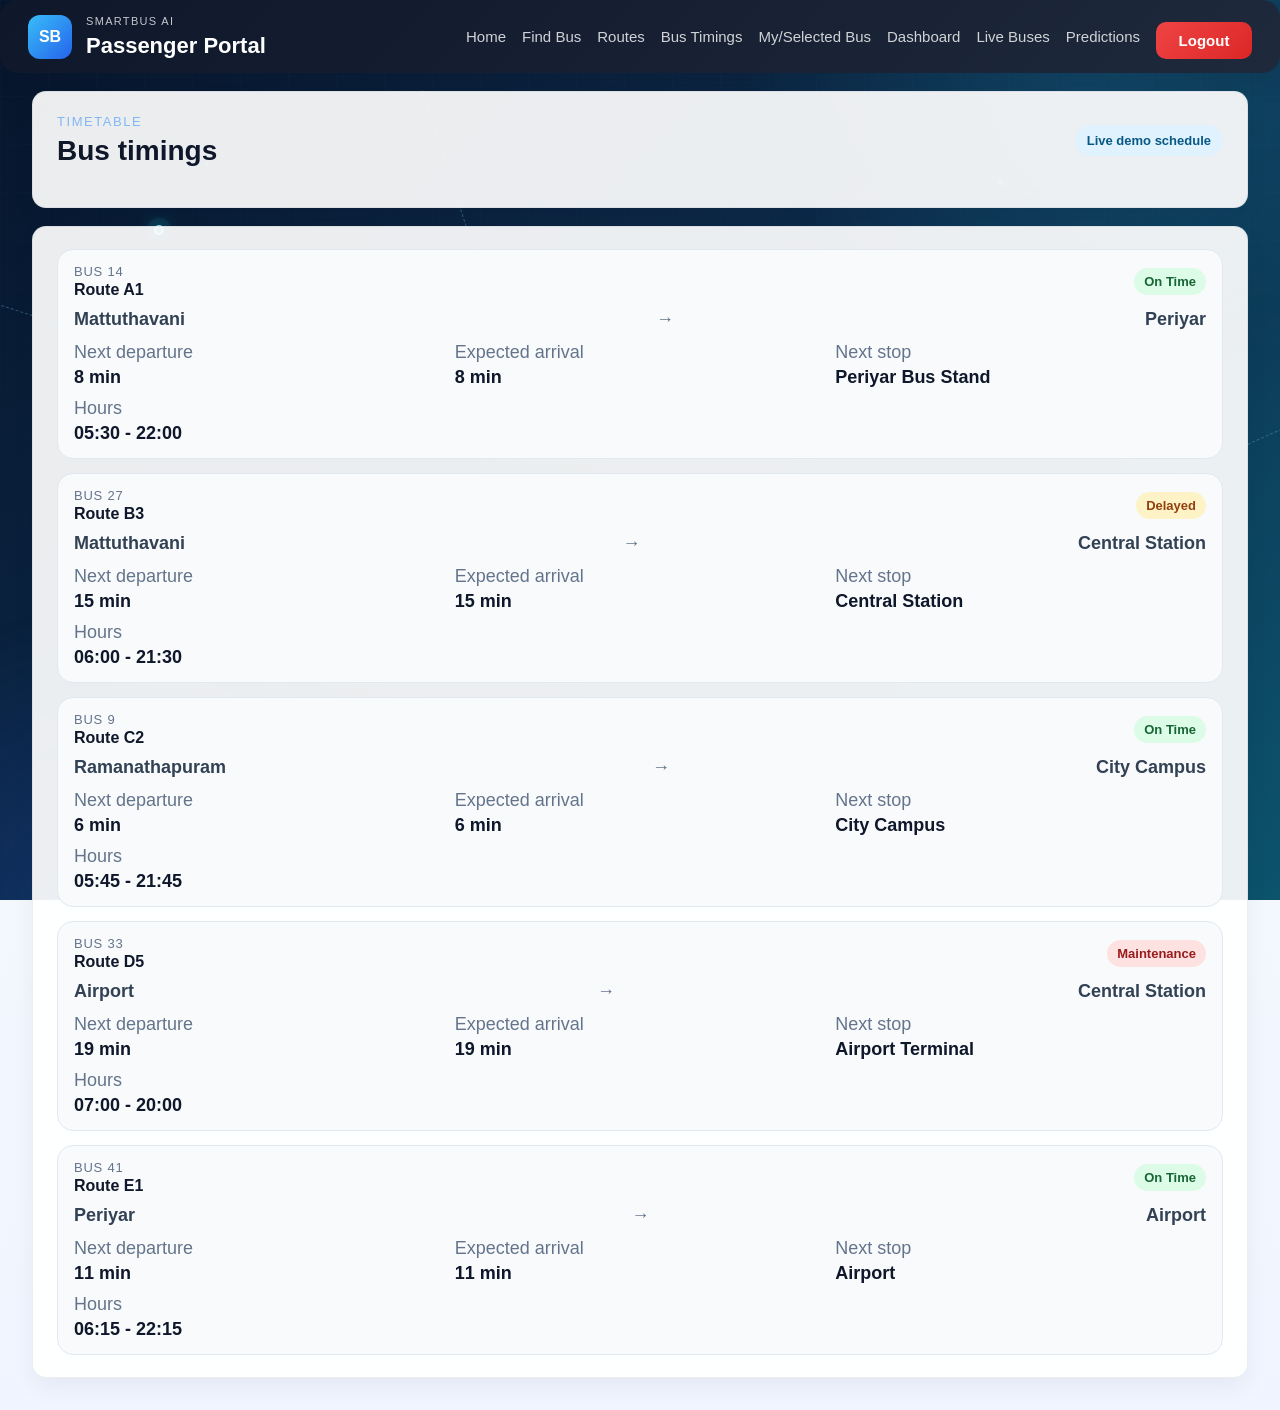
==== frontend/pages/bus-timings.html @ d008c9a2 "Initial commit - SmartBus AI" ====
<!DOCTYPE html>
<html lang="en">
<head>
    <meta charset="UTF-8">
    <meta name="viewport" content="width=device-width, initial-scale=1.0">
    <title>SmartBus AI - Bus Timings</title>
    <link rel="stylesheet" href="../css/style.css">
    <link rel="stylesheet" href="../css/background-effects.css">
</head>
<body class="passenger-body">
    <header class="passenger-topbar">
        <div class="brand-group">
            <div class="brand-mark">SB</div>
            <div>
                <p class="eyebrow">SmartBus AI</p>
                <h1>Passenger Portal</h1>
            </div>
        </div>

        <nav class="passenger-nav" aria-label="Main navigation">
            <a href="/pages/home.html">Home</a>
            <a href="/pages/find-bus.html">Find Bus</a>
            <a href="/pages/routes.html">Routes</a>
            <a href="/pages/bus-timings.html">Bus Timings</a>
            <a href="/pages/my-bus.html">My/Selected Bus</a>
            <button id="logoutButton" type="button" class="logout-btn">Logout</button>
        </nav>
    </header>

    <main class="passenger-shell">
        <section class="search-panel">
            <div class="search-header">
                <div>
                    <p class="eyebrow accent">Timetable</p>
                    <h2>Bus timings</h2>
                </div>
                <div class="mini-badge">Live demo schedule</div>
            </div>
        </section>

        <section class="panel">
            <div id="timingList" class="bus-list"></div>
        </section>
    </main>

    <script src="../js/script.js"></script>
    <script src="../js/background-effects.js"></script>
    <script>
        const busData = [
            { id: 14, route: 'A1', from: 'Mattuthavani', to: 'Periyar', status: 'On Time', arrival: 8, occupancy: 72, currentLocation: 'Near Kamarajar Road', nextStop: 'Periyar Bus Stand', delay: 0, journeyTime: 18, hours: '05:30 - 22:00' },
            { id: 27, route: 'B3', from: 'Mattuthavani', to: 'Central Station', status: 'Delayed', arrival: 15, occupancy: 82, currentLocation: 'Near Anna Nagar', nextStop: 'Central Station', delay: 8, journeyTime: 24, hours: '06:00 - 21:30' },
            { id: 9, route: 'C2', from: 'Ramanathapuram', to: 'City Campus', status: 'On Time', arrival: 6, occupancy: 58, currentLocation: 'Near University Gate', nextStop: 'City Campus', delay: 0, journeyTime: 14, hours: '05:45 - 21:45' },
            { id: 33, route: 'D5', from: 'Airport', to: 'Central Station', status: 'Maintenance', arrival: 19, occupancy: 34, currentLocation: 'Service Bay', nextStop: 'Airport Terminal', delay: 0, journeyTime: 26, hours: '07:00 - 20:00' },
            { id: 41, route: 'E1', from: 'Periyar', to: 'Airport', status: 'On Time', arrival: 11, occupancy: 80, currentLocation: 'Near Airport Road', nextStop: 'Airport', delay: 0, journeyTime: 20, hours: '06:15 - 22:15' }
        ];

        const timingList = document.getElementById('timingList');

        function statusClass(status) {
            if (status === 'Delayed') return 'status-warning';
            if (status === 'Maintenance') return 'status-danger';
            return 'status-good';
        }

        timingList.innerHTML = busData.map((bus) => `
            <div class="bus-card">
                <div class="bus-card-head">
                    <div>
                        <p class="bus-label">Bus ${bus.id}</p>
                        <h4>Route ${bus.route}</h4>
                    </div>
                    <span class="status-pill ${statusClass(bus.status)}">${bus.status}</span>
                </div>

                <div class="bus-route-line">
                    <span>${bus.from}</span>
                    <span class="route-arrow">→</span>
                    <span>${bus.to}</span>
                </div>

                <div class="bus-meta-grid">
                    <div><span>Next departure</span><strong>${bus.arrival} min</strong></div>
                    <div><span>Expected arrival</span><strong>${bus.arrival} min</strong></div>
                    <div><span>Next stop</span><strong>${bus.nextStop}</strong></div>
                    <div><span>Hours</span><strong>${bus.hours}</strong></div>
                </div>
            </div>
        `).join('');
    </script>
</body>
</html>
---- frontend/css/style.css ----
html,
body {
    margin: 0;
    padding: 0;
    width: 100%;
    min-height: 100%;
}

* {
    box-sizing: border-box;
    margin: 0;
    padding: 0;
    font-family: "Segoe UI", Arial, sans-serif;
}

body {
    min-height: 100vh;
    font-size: 18px;
    background: linear-gradient(180deg, #f5f7fb 0%, #eef4ff 100%);
    color: #1f2937;
}

.auth-body {
    min-height: 100vh;
    display: flex;
    align-items: center;
    justify-content: center;
}

.auth-container {
    width: 100%;
    max-width: 420px;
    background: #ffffff;
    padding: 32px 28px;
    border-radius: 16px;
    box-shadow: 0 12px 30px rgba(15, 23, 42, 0.08);
}

.auth-container h2,
.auth-container h3 {
    text-align: center;
    margin: 0 0 18px;
}

form {
    display: flex;
    flex-direction: column;
    gap: 12px;
}

label {
    font-weight: 600;
}

input {
    width: 100%;
    padding: 10px 12px;
    border: 1px solid #cbd5e1;
    border-radius: 10px;
    background: #f8fafc;
}

button {
    margin-top: 8px;
    background: linear-gradient(135deg, #2563eb, #1d4ed8);
    color: white;
    border: none;
    border-radius: 10px;
    padding: 12px 16px;
    cursor: pointer;
    font-weight: 700;
    transition: all 0.2s ease;
}

button:hover {
    transform: translateY(-1px);
    box-shadow: 0 8px 18px rgba(37, 99, 235, 0.2);
}

.message {
    display: none;
    margin-bottom: 16px;
    padding: 10px 12px;
    border-radius: 8px;
    font-size: 14px;
}

.message.error {
    display: block;
    background: #fee2e2;
    color: #991b1b;
}

.message.success {
    display: block;
    background: #dcfce7;
    color: #166534;
}

.dashboard-body {
    min-height: 100vh;
    padding: 32px 18px 40px;
}

.dashboard-shell {
    max-width: 1220px;
    margin: 0 auto;
}

.topbar {
    display: flex;
    justify-content: space-between;
    align-items: center;
    background: linear-gradient(135deg, #0f172a, #111827);
    color: white;
    padding: 20px 24px;
    border-radius: 18px;
    box-shadow: 0 10px 25px rgba(15, 23, 42, 0.15);
    margin-bottom: 22px;
}

.eyebrow {
    font-size: 11px;
    letter-spacing: 0.12em;
    text-transform: uppercase;
    opacity: 0.75;
    margin-bottom: 6px;
}

.eyebrow.accent {
    color: #60a5fa;
}

.topbar h1 {
    font-size: clamp(1.6rem, 2vw, 2.2rem);
    font-weight: 700;
}

.topbar-actions {
    display: flex;
    align-items: center;
    gap: 14px;
}

.session-pill {
    display: inline-flex;
    align-items: center;
    gap: 8px;
    background: rgba(148, 163, 184, 0.15);
    padding: 10px 12px;
    border-radius: 999px;
    font-size: 0.85rem;
    letter-spacing: 0.04em;
}

.status-dot {
    width: 9px;
    height: 9px;
    background: #22c55e;
    border-radius: 50%;
    display: inline-block;
    box-shadow: 0 0 0 4px rgba(34, 197, 94, 0.15);
}

#logoutButton {
    background: linear-gradient(135deg, #ef4444, #dc2626);
    min-width: 96px;
}

#logoutButton:hover {
    background: #b91c1c;
}

.welcome-panel {
    display: flex;
    justify-content: space-between;
    align-items: center;
    background: rgba(255, 255, 255, 0.72);
    border: 1px solid rgba(148, 163, 184, 0.25);
    backdrop-filter: blur(8px);
    border-radius: 18px;
    padding: 20px 24px;
    margin-bottom: 22px;
}

.welcome-panel h2 {
    font-size: clamp(1.4rem, 2vw, 2rem);
    font-weight: 700;
}

.timestamp-box {
    display: flex;
    flex-direction: column;
    align-items: flex-end;
    color: #475569;
    gap: 4px;
}

.timestamp-box strong {
    color: #0f172a;
    font-size: 1rem;
}

.stats-grid {
    display: grid;
    grid-template-columns: repeat(auto-fit, minmax(180px, 1fr));
    gap: 18px;
    margin-bottom: 22px;
}

.metric-card {
    background: white;
    border-radius: 16px;
    padding: 18px 18px 16px;
    box-shadow: 0 10px 24px rgba(15, 23, 42, 0.05);
    border: 1px solid rgba(148, 163, 184, 0.18);
}

.metric-card p {
    font-size: 0.8rem;
    color: #64748b;
    margin-bottom: 10px;
}

.metric-card h3 {
    font-size: clamp(1.7rem, 2vw, 2.3rem);
    margin-bottom: 8px;
}

.metric-card span {
    display: block;
    color: #475569;
    font-size: 0.8rem;
}

.metric-blue { border-top: 4px solid #3b82f6; }
.metric-green { border-top: 4px solid #22c55e; }
.metric-amber { border-top: 4px solid #f59e0b; }
.metric-purple { border-top: 4px solid #8b5cf6; }
.metric-red { border-top: 4px solid #ef4444; }

.content-grid,
.bottom-grid {
    display: grid;
    grid-template-columns: repeat(2, minmax(0, 1fr));
    gap: 20px;
    margin-bottom: 22px;
}

.panel {
    background: rgba(255, 255, 255, 0.9);
    border: 1px solid rgba(148, 163, 184, 0.2);
    border-radius: 18px;
    padding: 20px;
    box-shadow: 0 10px 25px rgba(15, 23, 42, 0.05);
}

.panel-header {
    display: flex;
    justify-content: space-between;
    align-items: center;
    margin-bottom: 16px;
}

.panel-header h3 {
    font-size: 1.1rem;
    font-weight: 700;
}

.chip {
    display: inline-flex;
    align-items: center;
    justify-content: center;
    border-radius: 999px;
    padding: 6px 10px;
    font-size: 0.7rem;
    font-weight: 700;
}

.chip-live {
    background: #dcfce7;
    color: #166534;
}

.chip-alert {
    background: #fee2e2;
    color: #991b1b;
}

.status-list,
.alert-list,
.health-summary {
    display: flex;
    flex-direction: column;
    gap: 14px;
}

.status-row {
    display: flex;
    justify-content: space-between;
    align-items: center;
    gap: 16px;
    padding: 12px 0;
    border-bottom: 1px solid #e2e8f0;
}

.status-row:last-child {
    border-bottom: none;
}

.status-row strong,
.alert-list strong {
    display: block;
    margin-bottom: 4px;
}

.status-row small,
.alert-list small {
    color: #64748b;
}

.status {
    padding: 7px 10px;
    border-radius: 999px;
    font-size: 0.75rem;
    font-weight: 700;
}

.status.good {
    background: #dcfce7;
    color: #166534;
}

.status.warning {
    background: #fef3c7;
    color: #92400e;
}

.status.danger {
    background: #fee2e2;
    color: #991b1b;
}

.alert-list {
    list-style: none;
}

.alert-list li {
    display: flex;
    gap: 12px;
    align-items: flex-start;
    padding: 10px 0;
    border-bottom: 1px solid #e2e8f0;
}

.alert-list li:last-child {
    border-bottom: none;
}

.alert-dot {
    width: 10px;
    height: 10px;
    border-radius: 50%;
    margin-top: 5px;
    flex-shrink: 0;
}

.alert-amber { background: #f59e0b; }
.alert-red { background: #ef4444; }
.alert-blue { background: #3b82f6; }

.demand-chart {
    height: 200px;
    display: flex;
    align-items: flex-end;
    justify-content: space-between;
    gap: 12px;
    padding-top: 20px;
    border-radius: 12px;
    background: linear-gradient(180deg, #f8fafc 0%, #eff6ff 100%);
    padding: 18px 14px 10px;
}

.bar-group {
    display: flex;
    flex: 1;
    flex-direction: column;
    align-items: center;
    justify-content: flex-end;
    height: 100%;
    gap: 8px;
}

.bar-label {
    font-size: 0.72rem;
    color: #64748b;
}

.bar {
    width: 100%;
    max-width: 42px;
    min-height: 20px;
    background: linear-gradient(180deg, #60a5fa 0%, #2563eb 100%);
    border-radius: 10px 10px 0 0;
}

.health-summary {
    gap: 12px;
}

.health-row {
    display: flex;
    justify-content: space-between;
    align-items: center;
    padding: 12px 0;
    border-bottom: 1px solid #e2e8f0;
}

.health-row:last-child {
    border-bottom: none;
}

.health-row strong {
    color: #0f172a;
}

.passenger-body {
    width: 100%;
    min-width: 100%;
    max-width: none;
    min-height: 100vh;
    box-sizing: border-box;
    display: flex;
    flex-direction: column;
    background: linear-gradient(180deg, #f3f8ff 0%, #eef2ff 100%);
    color: #0f172a;
    margin: 0;
    padding: 0;
}

.passenger-topbar {
    width: 100%;
    max-width: none;
    box-sizing: border-box;
    margin: 0 0 22px;
    display: flex;
    align-items: center;
    justify-content: space-between;
    gap: 18px;
    background: linear-gradient(135deg, #0f172a, #1e293b);
    color: white;
    border-radius: 18px;
    padding: 18px 22px;
    box-shadow: 0 10px 25px rgba(15, 23, 42, 0.15);
}

.brand-group {
    display: flex;
    align-items: center;
    gap: 14px;
}

.brand-mark {
    width: 44px;
    height: 44px;
    border-radius: 12px;
    background: linear-gradient(135deg, #38bdf8, #2563eb);
    display: flex;
    align-items: center;
    justify-content: center;
    font-weight: 800;
    color: white;
}

.passenger-topbar h1 {
    font-size: 20px;
}

.passenger-nav {
    display: flex;
    align-items: center;
    gap: 18px;
    flex-wrap: wrap;
}

.passenger-nav a {
    text-decoration: none;
    color: rgba(255, 255, 255, 0.8);
    font-size: 14px;
    transition: color 0.2s ease;
}

.passenger-nav a:hover {
    color: white;
}

.logout-btn,
.primary-btn,
.secondary-btn {
    border: none;
    border-radius: 10px;
    font-weight: 700;
    cursor: pointer;
}

.logout-btn {
    background: linear-gradient(135deg, #ef4444, #dc2626);
    color: white;
    padding: 10px 16px;
    font-size: 14px;
}

.passenger-shell {
    width: 100%;
    max-width: none;
    box-sizing: border-box;
    margin: 0;
    padding: 0 32px 32px;
    display: flex;
    flex-direction: column;
    gap: 22px;
    flex: 1;
}

.search-panel,
.panel,
.overview-card {
    box-sizing: border-box;
    background: rgba(255, 255, 255, 0.92);
    border: 1px solid rgba(148, 163, 184, 0.2);
    border-radius: 18px;
    box-shadow: 0 10px 25px rgba(15, 23, 42, 0.05);
}

.search-panel {
    width: 100%;
    max-width: none;
    padding: 24px;
}

.search-header {
    display: flex;
    justify-content: space-between;
    align-items: center;
    margin-bottom: 18px;
    gap: 12px;
}

.search-header h2 {
    font-size: 24px;
}

.mini-badge {
    background: #e0f2fe;
    color: #075985;
    border-radius: 999px;
    padding: 8px 12px;
    font-size: 13px;
    font-weight: 700;
}

.search-form {
    display: grid;
    grid-template-columns: repeat(4, minmax(0, 1fr));
    gap: 16px;
    align-items: end;
}

.field-block {
    display: flex;
    flex-direction: column;
    gap: 8px;
}

.field-block label {
    font-weight: 700;
    color: #334155;
    font-size: 14px;
}

.field-block select,
.field-block input {
    width: 100%;
    border: 1px solid #cbd5e1;
    border-radius: 12px;
    padding: 12px 14px;
    font-size: 15px;
    background: #f8fafc;
}

.primary-btn {
    background: linear-gradient(135deg, #2563eb, #1d4ed8);
    color: white;
    padding: 12px 18px;
    min-height: 48px;
    font-size: 14px;
}

.secondary-btn {
    background: #eef2ff;
    color: #1d4ed8;
    padding: 9px 12px;
    font-size: 14px;
}

.overview-grid {
    width: 100%;
    max-width: none;
    display: grid;
    grid-template-columns: repeat(3, minmax(0, 1fr));
    gap: 18px;
}

.overview-card {
    padding: 22px 24px;
}

.overview-card p {
    font-size: 13px;
    color: #64748b;
    margin-bottom: 12px;
    text-transform: uppercase;
    letter-spacing: 0.05em;
}

.overview-card h3 {
    font-size: clamp(1.8rem, 2vw, 2.4rem);
    margin-bottom: 8px;
}

.overview-card span {
    color: #475569;
    font-size: 13px;
}

.card-blue { border-top: 4px solid #3b82f6; }
.card-green { border-top: 4px solid #22c55e; }
.card-amber { border-top: 4px solid #f59e0b; }

.content-grid {
    width: 100%;
    max-width: none;
    display: grid;
    grid-template-columns: 1.7fr 1fr;
    gap: 20px;
}

.panel {
    padding: 22px 24px;
}

.panel-header {
    display: flex;
    justify-content: space-between;
    align-items: center;
    gap: 10px;
    margin-bottom: 16px;
}

.panel-header h3 {
    font-size: 20px;
    font-weight: 700;
}

.bus-list {
    display: flex;
    flex-direction: column;
    gap: 14px;
}

.bus-card {
    width: 100%;
    border: 1px solid #e2e8f0;
    background: #f8fafc;
    border-radius: 16px;
    padding: 14px 16px;
    text-align: left;
    cursor: pointer;
    transition: all 0.2s ease;
}

.bus-card:hover,
.bus-card.selected {
    border-color: #93c5fd;
    box-shadow: 0 8px 20px rgba(59, 130, 246, 0.12);
    background: #eff6ff;
}

.bus-card-head,
.bus-route-line,
.bus-meta-grid {
    display: flex;
    align-items: center;
    justify-content: space-between;
    gap: 12px;
}

.bus-card-head {
    margin-bottom: 10px;
}

.bus-label {
    color: #64748b;
    font-size: 13px;
    text-transform: uppercase;
    letter-spacing: 0.06em;
}

.bus-card h4 {
    margin-top: 2px;
    font-size: 16px;
}

.status-pill {
    display: inline-flex;
    align-items: center;
    justify-content: center;
    border-radius: 999px;
    padding: 6px 10px;
    font-size: 13px;
    font-weight: 700;
}

.status-good { background: #dcfce7; color: #166534; }
.status-warning { background: #fef3c7; color: #92400e; }
.status-danger { background: #fee2e2; color: #991b1b; }

.bus-route-line {
    margin-bottom: 12px;
    color: #334155;
    font-weight: 600;
}

.route-arrow {
    color: #64748b;
}

.bus-meta-grid {
    display: grid;
    grid-template-columns: repeat(3, minmax(0, 1fr));
    gap: 10px;
}

.bus-meta-grid div {
    display: flex;
    flex-direction: column;
    gap: 4px;
}

.bus-meta-grid span {
    font-size: 13px;
    color: #64748b;
}

.bus-meta-grid strong {
    font-size: 15px;
}

.details-panel {
    min-height: 0;
}

.detail-tag {
    display: inline-flex;
    align-items: center;
    justify-content: center;
    border-radius: 999px;
    background: #e0f2fe;
    color: #075985;
    padding: 6px 10px;
    font-size: 13px;
    font-weight: 700;
}

.tag-light {
    background: #f1f5f9;
    color: #475569;
}

.selected-bus-card {
    border: 1px solid #dbeafe;
    border-radius: 16px;
    background: linear-gradient(180deg, #f8fbff 0%, #eef6ff 100%);
    padding: 22px;
}

.selected-bus-header {
    display: flex;
    justify-content: space-between;
    gap: 12px;
    align-items: center;
    margin-bottom: 16px;
}

.detail-list {
    display: flex;
    flex-direction: column;
    gap: 14px;
}

.detail-list div {
    display: flex;
    flex-direction: column;
    gap: 4px;
    border-bottom: 1px solid #dbeafe;
    padding-bottom: 12px;
}

.detail-list div:last-child {
    border-bottom: none;
    padding-bottom: 0;
}

.detail-list dt {
    color: #64748b;
    font-size: 13px;
    text-transform: uppercase;
    letter-spacing: 0.06em;
}

.detail-list dd {
    font-weight: 700;
    font-size: 15px;
    color: #0f172a;
}

.bottom-grid {
    width: 100%;
    max-width: none;
    display: grid;
    grid-template-columns: repeat(2, minmax(0, 1fr));
    gap: 20px;
}

.timing-summary {
    display: grid;
    grid-template-columns: repeat(2, minmax(0, 1fr));
    gap: 12px;
}

.timing-box {
    background: #f8fafc;
    border: 1px solid #e2e8f0;
    border-radius: 12px;
    padding: 12px 14px;
}

.timing-box span {
    display: block;
    color: #64748b;
    font-size: 13px;
    margin-bottom: 6px;
}

.timing-box strong {
    font-size: 15px;
}

.map-panel {
    position: relative;
    min-height: 250px;
    border-radius: 16px;
    background: linear-gradient(180deg, #f8fbff 0%, #edf7ff 100%);
    border: 1px solid #dbeafe;
    overflow: hidden;
}

.map-route {
    position: absolute;
    inset: 18px 18px 28px 18px;
    border-radius: 24px;
    background: linear-gradient(135deg, rgba(191, 219, 254, 0.5), rgba(147, 197, 253, 0.12));
    border: 2px dashed rgba(59, 130, 246, 0.35);
}

.map-route::before {
    content: "";
    position: absolute;
    left: 18%;
    right: 18%;
    top: 30%;
    bottom: 30%;
    border-radius: 999px;
    border: 3px solid rgba(37, 99, 235, 0.45);
    transform: rotate(18deg);
}

.map-stop {
    position: absolute;
    width: 28px;
    height: 28px;
    border-radius: 50%;
    background: #f59e0b;
    color: white;
    display: flex;
    align-items: center;
    justify-content: center;
    font-size: 13px;
    font-weight: 700;
    border: 2px solid white;
    box-shadow: 0 8px 16px rgba(245, 158, 11, 0.2);
}

.stop-1 { top: 28%; left: 18%; }
.stop-2 { top: 18%; right: 28%; }
.stop-3 { bottom: 22%; right: 20%; }
.stop-4 { bottom: 24%; left: 35%; }

.map-marker {
    position: absolute;
    display: inline-flex;
    align-items: center;
    justify-content: center;
    border-radius: 999px;
    padding: 7px 10px;
    font-size: 13px;
    font-weight: 700;
    box-shadow: 0 8px 16px rgba(15, 23, 42, 0.12);
}

.map-marker.passenger {
    background: #dcfce7;
    color: #166534;
    top: 64%; left: 14%;
}

.map-marker.bus {
    background: #dbeafe;
    color: #1d4ed8;
    top: 24%; left: 52%;
}

.map-legend {
    position: absolute;
    bottom: 12px;
    left: 16px;
    right: 16px;
    display: flex;
    gap: 14px;
    flex-wrap: wrap;
    font-size: 13px;
    color: #475569;
}

.legend-dot {
    display: inline-block;
    width: 8px;
    height: 8px;
    border-radius: 50%;
    margin-right: 6px;
}

.passenger-dot { background: #22c55e; }
.bus-dot { background: #3b82f6; }
.stop-dot { background: #f59e0b; }

.empty-state {
    background: #f8fafc;
    border: 1px dashed #cbd5e1;
    border-radius: 12px;
    padding: 18px;
    color: #475569;
    text-align: center;
}

.home-welcome {
    margin-bottom: 0;
}

.home-welcome h2 {
    font-size: clamp(1.6rem, 2.5vw, 2.4rem);
    margin-bottom: 8px;
}

.home-welcome p:not(.eyebrow) {
    color: #475569;
}

.home-cta,
.home-secondary-cta {
    display: inline-flex;
    align-items: center;
    justify-content: center;
    text-decoration: none;
    white-space: nowrap;
}

.home-cta {
    margin-top: 0;
}

.home-bus-summary {
    margin-bottom: 0;
}

.home-bus-summary h2 {
    font-size: 24px;
}

.home-bus-details {
    display: grid;
    grid-template-columns: repeat(5, minmax(0, 1fr));
    align-items: center;
    gap: 18px;
}

.home-bus-details > div {
    display: flex;
    flex-direction: column;
    gap: 6px;
}

.home-bus-details strong {
    font-size: 1.05rem;
}

.home-status {
    display: inline-flex;
    align-self: flex-start;
    padding: 6px 10px;
    border-radius: 999px;
    font-size: 13px;
}

@media (max-width: 900px) {
    .search-form {
        grid-template-columns: repeat(2, minmax(0, 1fr));
    }

    .content-grid,
    .overview-grid {
        grid-template-columns: repeat(2, minmax(0, 1fr));
    }

    .bottom-grid {
        grid-template-columns: 1fr;
    }

    .home-bus-details {
        grid-template-columns: repeat(2, minmax(0, 1fr));
    }

    .passenger-topbar {
        flex-direction: column;
        align-items: flex-start;
    }

    .passenger-nav {
        width: 100%;
    }
}

@media (max-width: 760px) {
    .passenger-shell {
        padding: 0 20px 36px;
    }

    .search-form,
    .content-grid,
    .bottom-grid,
    .overview-grid {
        grid-template-columns: 1fr;
    }

    .topbar,
    .welcome-panel,
    .search-header {
        flex-direction: column;
        align-items: flex-start;
    }

    .topbar-actions {
        width: 100%;
        justify-content: space-between;
    }

    .bus-meta-grid,
    .timing-summary,
    .home-bus-details {
        grid-template-columns: 1fr;
    }
}

/* FINAL FULL-SCREEN PASSENGER LAYOUT OVERRIDES */
html {
    width: 100%;
    height: 100%;
    margin: 0;
    padding: 0;
}

html,
body {
    width: 100%;
    min-height: 100%;
    margin: 0;
    padding: 0;
}

*,
*::before,
*::after {
    box-sizing: border-box;
}

body {
    min-height: 100vh;
    font-size: 16px;
}

.passenger-body {
    width: 100%;
    min-width: 100%;
    min-height: 100vh;
    max-width: none;
    margin: 0;
    padding: 0;
    display: flex;
    flex-direction: column;
    overflow-x: hidden;
}

.passenger-topbar {
    width: 100%;
    max-width: none;
    min-height: 72px;
    margin: 0 0 16px;
    padding: 14px 24px;
}

.passenger-topbar h1 {
    font-size: 24px;
}

.passenger-nav a,
.passenger-body .logout-btn {
    font-size: 16px;
}

.passenger-body .logout-btn,
.passenger-body .primary-btn,
.passenger-body .secondary-btn {
    font-size: 16px;
}

.passenger-shell {
    width: 100%;
    max-width: none;
    margin: 0;
    padding: 16px 32px 32px;
    flex: 1;
}

.home-shell {
    justify-content: space-between;
}

.passenger-shell h2 {
    font-size: 30px;
}

.passenger-shell h3 {
    font-size: 24px;
}

.passenger-shell p,
.passenger-shell span,
.passenger-shell dd {
    font-size: 18px;
}

.passenger-shell .eyebrow,
.passenger-shell .bus-label,
.passenger-shell dt,
.passenger-shell .mini-badge,
.passenger-shell .detail-tag,
.passenger-shell .status-pill,
.passenger-shell .map-stop,
.passenger-shell .map-marker,
.passenger-shell .map-legend {
    font-size: 15px;
}

.passenger-shell .field-block label {
    font-size: 15px;
}

.passenger-shell .field-block select,
.passenger-shell .field-block input {
    min-height: 48px;
    font-size: 17px;
}

.passenger-shell .primary-btn,
.passenger-shell .secondary-btn {
    min-height: 44px;
    padding: 10px 18px;
    font-size: 16px;
}

.search-panel,
.panel,
.overview-card {
    width: 100%;
    max-width: none;
}

.search-panel,
.panel {
    padding: 20px;
}

.overview-card {
    padding: 20px;
}

.overview-grid {
    width: 100%;
    grid-template-columns: repeat(3, minmax(0, 1fr));
}

.content-grid {
    width: 100%;
    grid-template-columns: minmax(0, 2fr) minmax(320px, 1fr);
    gap: 20px;
}

.details-panel {
    min-height: 0;
}

.selected-bus-card {
    padding: 20px;
}

.detail-list {
    gap: 14px;
}

.detail-list div {
    padding-bottom: 12px;
}

.detail-list dd,
.bus-meta-grid strong,
.timing-box strong {
    font-size: 18px;
}

@media (max-width: 899px) {
    .passenger-shell {
        padding-left: 24px;
        padding-right: 24px;
    }

    .search-form {
        grid-template-columns: repeat(2, minmax(0, 1fr));
    }

    .overview-grid {
        grid-template-columns: repeat(2, minmax(0, 1fr));
    }

    .content-grid {
        grid-template-columns: minmax(0, 2fr) minmax(280px, 1fr);
    }
}

@media (max-width: 600px) {
    .passenger-topbar {
        align-items: flex-start;
        padding: 14px 20px;
    }

    .passenger-shell {
        padding: 12px 20px 24px;
    }

    .home-shell {
        justify-content: flex-start;
    }

    .search-form,
    .overview-grid,
    .content-grid,
    .bottom-grid {
        grid-template-columns: 1fr;
    }

    .passenger-nav {
        width: 100%;
        gap: 12px;
    }

    .search-panel,
    .panel,
    .overview-card {
        padding: 18px;
    }
}

/* SMARTBUS APPLICATION UI REFRESH */
body {
    font-size: 16px;
    overflow-x: hidden;
}

.auth-body {
    padding: 24px;
}

.auth-container {
    padding: 36px 32px;
}

.auth-container h2,
.auth-container h3 {
    font-size: 26px;
}

.auth-container label {
    font-size: 14px;
}

.auth-container input,
.auth-container button {
    font-size: 15px;
    min-height: 46px;
}

.dashboard-body {
    width: 100%;
    padding: 24px 32px 32px;
    font-size: 16px;
}

.dashboard-shell {
    width: 100%;
    max-width: none;
    margin: 0;
}

.dashboard-body .topbar {
    min-height: 72px;
    margin-bottom: 18px;
}

.dashboard-body .topbar h1 {
    font-size: 30px;
}

.dashboard-body .eyebrow {
    font-size: 13px;
}

.dashboard-body .metric-card p,
.dashboard-body .metric-card span,
.dashboard-body .status,
.dashboard-body .chip {
    font-size: 13px;
}

.dashboard-body .metric-card h3 {
    font-size: 28px;
}

.dashboard-body .panel-header h3 {
    font-size: 21px;
}

.passenger-body {
    font-size: 16px;
    min-height: 100vh;
}

.passenger-topbar {
    min-height: 72px;
    margin-bottom: 18px;
    padding: 14px 28px;
}

.passenger-topbar h1 {
    font-size: 22px;
}

.passenger-nav {
    gap: 16px;
}

.passenger-nav a,
.passenger-body .logout-btn {
    font-size: 15px;
}

.passenger-shell {
    flex: 0 1 auto;
    gap: 18px;
    padding: 0 32px 32px;
}

.home-shell {
    justify-content: flex-start;
}

.passenger-shell h2 {
    font-size: 28px;
}

.passenger-shell h3 {
    font-size: 21px;
}

.passenger-shell p,
.passenger-shell dd {
    font-size: 16px;
}

.passenger-shell .eyebrow,
.passenger-shell .bus-label,
.passenger-shell dt,
.passenger-shell .mini-badge,
.passenger-shell .detail-tag,
.passenger-shell .status-pill,
.passenger-shell .map-stop,
.passenger-shell .map-marker,
.passenger-shell .map-legend {
    font-size: 13px;
}

.passenger-shell .overview-card h3 {
    font-size: 28px;
}

.passenger-shell .overview-card span {
    font-size: 14px;
}

.passenger-shell .primary-btn,
.passenger-shell .secondary-btn,
.passenger-shell .logout-btn {
    font-size: 14px;
    padding: 10px 18px;
}

.passenger-shell .field-block label {
    font-size: 14px;
}

.passenger-shell .field-block select,
.passenger-shell .field-block input {
    font-size: 15px;
}

.search-panel,
.panel,
.overview-card {
    border-radius: 14px;
}

.search-panel,
.panel {
    padding: 22px 24px;
}

.overview-card {
    padding: 20px 22px;
}

.content-grid {
    grid-template-columns: minmax(0, 2fr) minmax(320px, 1fr);
}

.home-welcome {
    display: flex;
    align-items: center;
    justify-content: space-between;
    gap: 24px;
}

.home-welcome h2 {
    font-size: 32px;
}

.home-welcome p:not(.eyebrow) {
    font-size: 17px;
}

.home-cta {
    flex-shrink: 0;
}

.home-insights {
    display: flex;
    flex-direction: column;
    gap: 16px;
}

.home-insights .section-heading h2 {
    font-size: 24px;
}

.insight-grid {
    display: grid;
    grid-template-columns: repeat(3, minmax(0, 1fr));
    gap: 18px;
}

.insight-card {
    display: flex;
    flex-direction: column;
    gap: 16px;
    min-height: 220px;
    padding: 22px;
    border: 1px solid rgba(148, 163, 184, 0.2);
    border-top: 4px solid #38bdf8;
    border-radius: 14px;
    background: rgba(255, 255, 255, 0.92);
    box-shadow: 0 10px 25px rgba(15, 23, 42, 0.05);
}

.insight-tracking {
    border-top-color: #22c55e;
}

.insight-icon {
    align-self: flex-start;
    padding: 7px 10px;
    border-radius: 8px;
    background: #dcfce7;
    color: #166534;
    font-size: 12px;
    font-weight: 800;
    letter-spacing: 0.08em;
}

.insight-icon.icon-blue {
    background: #dbeafe;
    color: #1d4ed8;
}

.insight-icon.icon-amber {
    background: #fef3c7;
    color: #92400e;
}

.insight-card h3 {
    margin-bottom: 8px;
    font-size: 19px;
}

.insight-card p {
    color: #64748b;
    font-size: 15px;
    line-height: 1.5;
}

.insight-value {
    margin-top: auto;
    color: #1d4ed8;
    font-size: 20px;
}

.insight-value span {
    color: #64748b;
    font-size: 13px;
    font-weight: 600;
}

.insight-route {
    display: flex;
    align-items: center;
    gap: 8px;
    margin-top: auto;
    color: #475569;
    font-size: 13px;
    font-weight: 700;
}

.route-point {
    white-space: nowrap;
}

.route-point.active {
    color: #166534;
}

.route-line {
    flex: 1;
    height: 2px;
    min-width: 16px;
    background: #93c5fd;
}

@media (max-width: 899px) {
    .dashboard-body,
    .passenger-shell {
        padding-left: 24px;
        padding-right: 24px;
    }

    .insight-grid {
        grid-template-columns: repeat(2, minmax(0, 1fr));
    }
}

@media (max-width: 600px) {
    .dashboard-body {
        padding: 18px 20px 24px;
    }

    .passenger-topbar {
        padding: 14px 20px;
    }

    .passenger-shell {
        padding: 0 20px 24px;
    }

    .home-welcome {
        align-items: flex-start;
        flex-direction: column;
    }

    .home-welcome h2 {
        font-size: 27px;
    }

    .home-cta {
        width: 100%;
    }

    .insight-grid {
        grid-template-columns: 1fr;
    }

    .insight-card {
        min-height: 0;
    }
}

/* REAL USER LOCATION */
.location-panel {
    display: flex;
    flex-direction: column;
    gap: 14px;
}

.location-panel .panel-header {
    margin-bottom: 0;
}

.location-panel .panel-header h3 {
    margin-top: 2px;
}

.location-actions {
    display: flex;
    align-items: center;
    gap: 10px;
}

.location-actions .secondary-btn {
    margin-top: 0;
}

.location-btn {
    margin-top: 0;
    background: linear-gradient(135deg, #2563eb, #1d4ed8);
    color: white;
    padding: 11px 18px;
    font-size: 14px;
    white-space: nowrap;
}

.location-btn:disabled {
    cursor: wait;
    opacity: 0.7;
    transform: none;
    box-shadow: none;
}

.location-field-control {
    display: flex;
    align-items: stretch;
    gap: 10px;
}

.location-field-control select {
    flex: 1;
    min-width: 0;
}

.location-inline-btn {
    flex: 0 0 auto;
    margin-top: 0;
    padding: 10px 14px;
    background: #e0f2fe;
    color: #075985;
    font-size: 13px;
    white-space: nowrap;
}

.location-inline-btn:hover {
    background: #bae6fd;
    box-shadow: none;
}

.location-status {
    min-height: 22px;
    color: #475569;
    font-size: 15px;
}

.location-status.pending {
    color: #92400e;
}

.location-status.success {
    color: #166534;
    font-weight: 700;
}

.location-status.error {
    color: #991b1b;
    font-weight: 700;
}

.location-coordinates {
    display: grid;
    grid-template-columns: repeat(2, minmax(0, 1fr));
    gap: 14px;
}

.location-coordinates div {
    display: flex;
    flex-direction: column;
    gap: 5px;
    padding: 12px 14px;
    border: 1px solid #dbeafe;
    border-radius: 12px;
    background: #f8fbff;
}

.location-coordinates span {
    color: #64748b;
    font-size: 13px;
}

.location-coordinates strong {
    color: #0f172a;
    font-size: 16px;
    overflow-wrap: anywhere;
}

.location-map {
    width: 100%;
    height: 320px;
    min-height: 240px;
    border: 1px solid #dbeafe;
    border-radius: 14px;
    overflow: hidden;
}

.bus-location-summary {
    display: grid;
    grid-template-columns: repeat(2, minmax(0, 1fr));
    gap: 12px;
}

.bus-location-summary div {
    display: flex;
    flex-direction: column;
    gap: 5px;
    padding: 12px 14px;
    border: 1px solid #dbeafe;
    border-radius: 12px;
    background: #f8fbff;
}

.bus-location-summary span {
    color: #64748b;
    font-size: 13px;
}

.bus-location-summary strong {
    color: #0f172a;
    font-size: 16px;
}

.location-live {
    color: #166534;
}

.location-outdated,
.location-unavailable {
    color: #991b1b;
}

.bus-location-icon {
    display: flex;
    align-items: center;
    justify-content: center;
    border: 2px solid white;
    border-radius: 50%;
    background: #2563eb;
    box-shadow: 0 4px 12px rgba(37, 99, 235, 0.35);
    font-size: 22px;
}

@media (max-width: 600px) {
    .location-panel .panel-header {
        align-items: flex-start;
        flex-direction: column;
    }

    .location-actions {
        width: 100%;
        align-items: stretch;
        flex-direction: column;
    }

    .location-btn {
        width: 100%;
    }

    .location-field-control {
        flex-direction: column;
    }

    .location-inline-btn {
        width: 100%;
    }

    .location-coordinates {
        grid-template-columns: 1fr;
    }

    .bus-location-summary {
        grid-template-columns: 1fr;
    }

    .location-map {
        height: 260px;
    }
}

/* SHARED SMART CITY SURFACES */
.page-intro {
    display: flex;
    align-items: center;
    justify-content: space-between;
    gap: 24px;
}

.page-intro > div:first-child {
    max-width: 760px;
}

.page-intro p:not(.eyebrow) {
    margin-top: 10px;
    color: #64748b;
}

.live-summary,
.prediction-confidence {
    display: flex;
    flex-direction: column;
    align-items: flex-end;
    padding: 14px 18px;
    border: 1px solid #bfdbfe;
    border-radius: 14px;
    background: #eff6ff;
    color: #1d4ed8;
}

.live-summary strong,
.prediction-confidence strong {
    font-size: 30px;
    line-height: 1;
}

.live-summary span,
.prediction-confidence span {
    margin-top: 5px;
    color: #475569;
    font-size: 13px;
}

.live-buses-layout {
    display: grid;
    grid-template-columns: minmax(0, 1.25fr) minmax(320px, 0.75fr);
    gap: 20px;
}

.live-bus-list {
    display: flex;
    flex-direction: column;
    gap: 12px;
}

.live-bus-card {
    display: grid;
    grid-template-columns: auto minmax(0, 1fr) auto;
    align-items: center;
    gap: 14px;
    padding: 16px;
    border: 1px solid #e2e8f0;
    border-radius: 12px;
    background: #f8fafc;
}

.live-bus-icon {
    display: grid;
    width: 42px;
    height: 42px;
    place-items: center;
    border-radius: 12px;
    background: #dbeafe;
    font-size: 22px;
}

.live-bus-card div:nth-child(2) {
    display: flex;
    flex-direction: column;
    gap: 4px;
    min-width: 0;
}

.live-bus-card strong {
    color: #0f172a;
    font-size: 17px;
}

.live-bus-card span,
.live-bus-card small {
    color: #475569;
    font-size: 13px;
}

.live-bus-card b {
    padding: 7px 10px;
    border-radius: 999px;
    font-size: 12px;
    white-space: nowrap;
}

.network-map {
    position: relative;
    min-height: 320px;
    overflow: hidden;
    background: linear-gradient(145deg, #e0f2fe, #f8fafc);
}

.network-map::before,
.network-map::after {
    content: "";
    position: absolute;
    border: 2px solid rgba(37, 99, 235, 0.2);
    border-radius: 50%;
    transform: rotate(22deg);
}

.network-map::before { inset: 20% 12%; }
.network-map::after { inset: 35% 25%; border-color: rgba(14, 116, 144, 0.24); }

.network-map-line {
    position: absolute;
    left: 13%;
    right: 12%;
    top: 50%;
    border-top: 3px dashed rgba(37, 99, 235, 0.42);
    transform: rotate(-18deg);
}

.network-marker {
    position: absolute;
    z-index: 1;
    display: grid;
    width: 38px;
    height: 38px;
    place-items: center;
    border: 3px solid white;
    border-radius: 50%;
    background: #2563eb;
    color: white;
    font-size: 12px;
    font-weight: 800;
    box-shadow: 0 8px 18px rgba(37, 99, 235, 0.25);
    animation: marker-pulse 2.8s ease-in-out infinite;
}

.marker-a { left: 20%; top: 31%; }
.marker-b { right: 18%; top: 28%; animation-delay: 0.7s; }
.marker-c { right: 27%; bottom: 20%; animation-delay: 1.2s; }

.network-map p {
    position: absolute;
    left: 20px;
    bottom: 18px;
    color: #475569;
    font-size: 13px;
    font-weight: 700;
}

.prediction-grid {
    display: grid;
    grid-template-columns: repeat(4, minmax(0, 1fr));
    gap: 18px;
}

.prediction-card {
    display: flex;
    flex-direction: column;
    gap: 10px;
    padding: 22px;
    border: 1px solid #e2e8f0;
    border-top: 4px solid #38bdf8;
    border-radius: 14px;
    background: white;
    box-shadow: 0 10px 25px rgba(15, 23, 42, 0.05);
}

.prediction-green { border-top-color: #22c55e; }
.prediction-amber { border-top-color: #f59e0b; }
.prediction-red { border-top-color: #ef4444; }

.prediction-label {
    color: #64748b;
    font-size: 13px;
    font-weight: 700;
    text-transform: uppercase;
    letter-spacing: 0.06em;
}

.prediction-card strong {
    color: #0f172a;
    font-size: 27px;
}

.prediction-card small {
    min-height: 34px;
    color: #64748b;
    font-size: 13px;
}

.prediction-meter {
    height: 7px;
    overflow: hidden;
    border-radius: 999px;
    background: #e2e8f0;
}

.prediction-meter i {
    display: block;
    height: 100%;
    border-radius: inherit;
    background: #2563eb;
}

.prediction-green .prediction-meter i { background: #22c55e; }
.prediction-amber .prediction-meter i { background: #f59e0b; }
.prediction-red .prediction-meter i { background: #ef4444; }

.prediction-advice {
    display: flex;
    align-items: center;
    justify-content: space-between;
    gap: 24px;
}

.prediction-advice h3 {
    margin-bottom: 8px;
    font-size: 21px;
}

.prediction-advice p:not(.eyebrow) {
    color: #64748b;
    font-size: 15px;
}

.entry-body {
    min-height: 100vh;
    display: grid;
    place-items: center;
    padding: 40px;
    overflow: hidden;
    background: linear-gradient(135deg, #071a33, #0e7490);
}

.entry-shell {
    display: grid;
    grid-template-columns: minmax(0, 0.9fr) minmax(420px, 1.1fr);
    width: min(1180px, 100%);
    min-height: 620px;
    overflow: hidden;
    border: 1px solid rgba(255, 255, 255, 0.18);
    border-radius: 24px;
    background: rgba(255, 255, 255, 0.08);
    box-shadow: 0 30px 80px rgba(2, 12, 27, 0.35);
}

.entry-copy {
    display: flex;
    flex-direction: column;
    justify-content: center;
    padding: 56px;
    color: white;
}

.entry-brand {
    margin-bottom: 80px;
    font-size: 23px;
    font-weight: 800;
}

.entry-brand span {
    display: inline-grid;
    width: 42px;
    height: 42px;
    margin-right: 10px;
    place-items: center;
    border-radius: 12px;
    background: linear-gradient(135deg, #38bdf8, #2563eb);
    font-size: 14px;
}

.entry-copy h1 {
    max-width: 540px;
    margin: 10px 0 18px;
    font-size: clamp(2.6rem, 5vw, 4.6rem);
    line-height: 1;
}

.entry-copy > p:not(.eyebrow) {
    max-width: 520px;
    color: rgba(255, 255, 255, 0.76);
    font-size: 17px;
    line-height: 1.6;
}

.entry-actions {
    display: flex;
    gap: 12px;
    margin-top: 30px;
}

.entry-actions a { text-decoration: none; }

.entry-visual {
    position: relative;
    overflow: hidden;
    background: linear-gradient(145deg, rgba(56, 189, 248, 0.22), rgba(37, 99, 235, 0.6));
}

.entry-orbit {
    position: absolute;
    border: 1px solid rgba(186, 230, 253, 0.35);
    border-radius: 50%;
}

.orbit-one { inset: 14% 12%; transform: rotate(24deg); }
.orbit-two { inset: 29% 25%; transform: rotate(-35deg); }

.entry-route {
    position: absolute;
    left: 10%;
    right: 8%;
    top: 52%;
    border-top: 3px dashed rgba(224, 242, 254, 0.7);
    transform: rotate(-16deg);
}

.entry-bus {
    position: absolute;
    left: 50%;
    top: 43%;
    display: flex;
    gap: 8px;
    align-items: flex-end;
    width: 150px;
    height: 72px;
    padding: 15px 15px 8px;
    border: 4px solid #bae6fd;
    border-radius: 20px 20px 10px 10px;
    background: #2563eb;
    box-shadow: 0 18px 30px rgba(2, 12, 27, 0.28);
    transform: translateX(-50%);
    animation: bus-glide 5s ease-in-out infinite;
}

.entry-bus::after {
    content: "";
    position: absolute;
    left: 17px;
    right: 17px;
    top: 12px;
    height: 20px;
    border-radius: 5px;
    background: #dbeafe;
}

.entry-bus span {
    position: absolute;
    z-index: 1;
    left: 20px;
    top: 15px;
    color: #1d4ed8;
    font-size: 11px;
    font-weight: 800;
}

.entry-bus i {
    position: relative;
    z-index: 1;
    width: 16px;
    height: 16px;
    border-radius: 50%;
    background: #071a33;
}

.entry-pin {
    position: absolute;
    padding: 10px 13px;
    border: 1px solid rgba(255, 255, 255, 0.24);
    border-radius: 10px;
    background: rgba(7, 26, 51, 0.55);
    color: white;
    font-size: 13px;
    font-weight: 700;
    backdrop-filter: blur(10px);
}

.pin-one { left: 13%; top: 24%; }
.pin-two { right: 12%; bottom: 24%; }

@keyframes marker-pulse { 50% { transform: translateY(-5px); } }
@keyframes bus-glide { 0%, 100% { transform: translateX(-50%); } 50% { transform: translateX(calc(-50% + 25px)); } }

@media (max-width: 900px) {
    .live-buses-layout,
    .prediction-grid {
        grid-template-columns: repeat(2, minmax(0, 1fr));
    }

    .entry-shell { grid-template-columns: 1fr; }
    .entry-visual { min-height: 360px; }
    .entry-brand { margin-bottom: 40px; }
}

@media (max-width: 600px) {
    .page-intro,
    .prediction-advice { align-items: flex-start; flex-direction: column; }
    .live-summary,
    .prediction-confidence { align-items: flex-start; }
    .live-buses-layout,
    .prediction-grid { grid-template-columns: 1fr; }
    .live-bus-card { grid-template-columns: auto minmax(0, 1fr); }
    .live-bus-card b { grid-column: 2; justify-self: start; }
    .entry-body { padding: 12px; }
    .entry-copy { padding: 32px 24px; }
    .entry-visual { min-height: 300px; }
    .entry-copy h1 { font-size: 2.7rem; }
}

.mobile-menu-toggle {
    display: none;
    margin: 0;
    padding: 9px 12px;
    background: rgba(148, 163, 184, 0.15);
    color: white;
    font-size: 14px;
}

@media (max-width: 720px) {
    .passenger-topbar {
        display: grid;
        grid-template-columns: minmax(0, 1fr) auto;
        align-items: center;
    }

    .mobile-menu-toggle {
        display: inline-flex;
        justify-self: end;
    }

    .passenger-topbar .passenger-nav {
        grid-column: 1 / -1;
        display: none;
        align-items: stretch;
        flex-direction: column;
        width: 100%;
        padding-top: 12px;
    }

    .passenger-topbar .passenger-nav.is-open {
        display: flex;
    }

    .passenger-topbar .passenger-nav a,
    .passenger-topbar .passenger-nav .logout-btn {
        width: 100%;
        padding: 9px 0;
    }
}

/* MODERN AUTHENTICATION SURFACE */
.auth-body {
    position: relative;
    isolation: isolate;
    overflow: hidden;
    padding: 32px;
    background:
        radial-gradient(circle at 12% 18%, rgba(56, 189, 248, 0.22), transparent 30%),
        radial-gradient(circle at 88% 82%, rgba(37, 99, 235, 0.2), transparent 32%),
        linear-gradient(135deg, #071a33 0%, #0f2c52 52%, #0e7490 100%);
}

.auth-container {
    position: relative;
    z-index: 1;
    display: grid;
    grid-template-columns: minmax(0, 1fr) minmax(380px, 0.9fr);
    width: min(1080px, 100%);
    max-width: none;
    min-height: 650px;
    padding: 0;
    overflow: hidden;
    border: 1px solid rgba(255, 255, 255, 0.22);
    border-radius: 24px;
    background: rgba(255, 255, 255, 0.94);
    box-shadow: 0 28px 80px rgba(2, 12, 27, 0.38);
}

.auth-showcase {
    position: relative;
    display: flex;
    flex-direction: column;
    justify-content: space-between;
    overflow: hidden;
    padding: 44px;
    color: white;
    background:
        linear-gradient(145deg, rgba(15, 23, 42, 0.92), rgba(14, 116, 144, 0.86)),
        linear-gradient(135deg, #0f172a, #0e7490);
}

.auth-showcase::after {
    content: "";
    position: absolute;
    width: 280px;
    height: 280px;
    right: -120px;
    top: -100px;
    border: 1px solid rgba(125, 211, 252, 0.28);
    border-radius: 50%;
    box-shadow: 0 0 0 28px rgba(125, 211, 252, 0.05), 0 0 0 58px rgba(125, 211, 252, 0.035);
}

.auth-brand,
.auth-showcase-copy,
.auth-showcase-footer,
.auth-transit-visual {
    position: relative;
    z-index: 1;
}

.auth-brand {
    display: flex;
    align-items: center;
    gap: 12px;
    font-size: 22px;
    font-weight: 800;
}

.auth-brand-mark {
    display: grid;
    width: 46px;
    height: 46px;
    place-items: center;
    border-radius: 13px;
    background: linear-gradient(135deg, #38bdf8, #2563eb);
    font-size: 16px;
}

.auth-kicker {
    margin-bottom: 12px;
    color: #38bdf8;
    font-size: 13px;
    font-weight: 800;
    letter-spacing: 0.12em;
    text-transform: uppercase;
}

.auth-showcase-copy h1 {
    max-width: 440px;
    margin-bottom: 16px;
    font-size: clamp(2.2rem, 4vw, 3.6rem);
    line-height: 1.05;
}

.auth-showcase-copy > p:last-child {
    max-width: 390px;
    color: rgba(255, 255, 255, 0.78);
    font-size: 17px;
    line-height: 1.6;
}

.auth-transit-visual {
    height: 150px;
    margin: 28px 0 8px;
}

.transit-glow {
    position: absolute;
    left: 50%;
    top: 50%;
    width: 190px;
    height: 90px;
    border-radius: 50%;
    background: rgba(56, 189, 248, 0.24);
    filter: blur(25px);
    transform: translate(-50%, -50%);
}

.transit-route-line {
    position: absolute;
    left: 7%;
    right: 7%;
    top: 76%;
    display: flex;
    justify-content: space-between;
    border-top: 2px dashed rgba(186, 230, 253, 0.7);
}

.transit-route-line span,
.transit-stop {
    width: 12px;
    height: 12px;
    margin-top: -7px;
    border: 3px solid #0e7490;
    border-radius: 50%;
    background: #bae6fd;
}

.transit-bus {
    position: absolute;
    left: 50%;
    top: 38%;
    display: flex;
    gap: 7px;
    align-items: flex-end;
    width: 130px;
    height: 58px;
    padding: 13px 14px 8px;
    border: 3px solid #bae6fd;
    border-radius: 17px 17px 9px 9px;
    background: #2563eb;
    box-shadow: 0 14px 25px rgba(2, 12, 27, 0.28);
    transform: translateX(-50%);
    animation: transit-drift 4s ease-in-out infinite;
}

.transit-bus::before {
    content: "";
    position: absolute;
    left: 14px;
    right: 14px;
    top: 10px;
    height: 17px;
    border-radius: 5px;
    background: #dbeafe;
}

.transit-bus i {
    position: relative;
    z-index: 1;
    width: 14px;
    height: 14px;
    border-radius: 50%;
    background: #0f172a;
}

.transit-bus b {
    position: absolute;
    right: 14px;
    bottom: -8px;
    width: 16px;
    height: 16px;
    border: 3px solid #0f172a;
    border-radius: 50%;
    background: #e0f2fe;
    box-shadow: -72px 0 0 -3px #e0f2fe, -72px 0 0 0 #0f172a;
}

.auth-showcase-footer {
    display: flex;
    flex-direction: column;
    gap: 5px;
    color: rgba(255, 255, 255, 0.72);
    font-size: 12px;
    letter-spacing: 0.1em;
}

.auth-showcase-footer strong {
    color: white;
    font-size: 16px;
    letter-spacing: 0;
}

.auth-form-panel {
    position: relative;
    display: flex;
    flex-direction: column;
    justify-content: center;
    min-width: 0;
    padding: 44px 52px;
    background: rgba(255, 255, 255, 0.97);
}

.auth-form-panel h2 {
    margin-bottom: 8px;
    color: #0f172a;
    font-size: 32px;
}

.auth-subtitle {
    margin-bottom: 28px;
    color: #64748b;
    font-size: 15px;
}

.auth-view {
    animation: auth-reveal 0.35s ease both;
}

.auth-field {
    display: flex;
    flex-direction: column;
    gap: 8px;
}

.auth-field label,
.remember-option {
    color: #334155;
    font-size: 14px;
    font-weight: 700;
}

.auth-field input {
    width: 100%;
    min-height: 48px;
    border: 1px solid #cbd5e1;
    border-radius: 11px;
    background: #f8fafc;
    font-size: 15px;
    outline: none;
    transition: border-color 0.2s ease, box-shadow 0.2s ease, background 0.2s ease;
}

.auth-field input:focus {
    border-color: #38bdf8;
    background: white;
    box-shadow: 0 0 0 4px rgba(56, 189, 248, 0.16);
}

.password-field {
    position: relative;
}

.password-field input {
    padding-right: 72px;
}

.password-toggle {
    position: absolute;
    right: 8px;
    top: 50%;
    margin: 0;
    padding: 6px 8px;
    background: transparent;
    color: #2563eb;
    font-size: 13px;
    transform: translateY(-50%);
}

.password-toggle:hover {
    background: #eff6ff;
    box-shadow: none;
    transform: translateY(-50%);
}

.auth-options {
    display: flex;
    align-items: center;
    justify-content: space-between;
    gap: 12px;
    margin-top: 2px;
}

.remember-option {
    display: inline-flex;
    align-items: center;
    gap: 8px;
    font-weight: 600;
}

.remember-option input {
    width: 16px;
    height: 16px;
    accent-color: #2563eb;
}

.secure-note {
    color: #64748b;
    font-size: 13px;
}

.auth-submit {
    width: 100%;
    min-height: 50px;
    margin-top: 8px;
    font-size: 15px;
}

.auth-switch {
    margin-top: 26px;
    color: #64748b;
    font-size: 14px;
    text-align: center;
}

.text-button {
    margin: 0;
    padding: 0;
    background: transparent;
    color: #2563eb;
    font-size: inherit;
}

.text-button:hover {
    background: transparent;
    box-shadow: none;
    transform: none;
    text-decoration: underline;
}

.auth-form-panel .message {
    margin-bottom: 18px;
}

.auth-shape {
    position: absolute;
    z-index: 0;
    border: 1px solid rgba(186, 230, 253, 0.2);
    border-radius: 50%;
    pointer-events: none;
}

.auth-shape-one {
    width: 340px;
    height: 340px;
    left: -160px;
    bottom: -170px;
    animation: auth-float 8s ease-in-out infinite;
}

.auth-shape-two {
    width: 180px;
    height: 180px;
    right: 7%;
    top: 8%;
    animation: auth-float 6s ease-in-out infinite reverse;
}

@keyframes auth-reveal {
    from { opacity: 0; transform: translateY(8px); }
    to { opacity: 1; transform: translateY(0); }
}

@keyframes auth-float {
    0%, 100% { transform: translateY(0); }
    50% { transform: translateY(-14px); }
}

@keyframes transit-drift {
    0%, 100% { transform: translateX(-50%); }
    50% { transform: translateX(calc(-50% + 18px)); }
}

@media (max-width: 800px) {
    .auth-body {
        overflow: auto;
        padding: 20px;
    }

    .auth-container {
        grid-template-columns: 1fr;
        min-height: 0;
    }

    .auth-showcase {
        min-height: 360px;
        padding: 30px;
    }

    .auth-transit-visual {
        height: 100px;
        margin: 16px 0 0;
    }

    .auth-form-panel {
        padding: 34px 30px 38px;
    }
}

@media (max-width: 480px) {
    .auth-body {
        padding: 12px;
    }

    .auth-showcase {
        min-height: 320px;
        padding: 24px;
    }

    .auth-showcase-copy h1 {
        font-size: 2.1rem;
    }

    .auth-form-panel {
        padding: 28px 22px 32px;
    }

    .auth-form-panel h2 {
        font-size: 28px;
    }
}
---- frontend/css/background-effects.css ----
/* Shared SmartBus ambient background layer */
.smartbus-background {
    position: fixed;
    z-index: 0;
    inset: 0;
    overflow: hidden;
    min-height: 100vh;
    background: linear-gradient(135deg, #06152b 0%, #0d2a4a 50%, #0c536c 100%);
    pointer-events: none;
}

.smartbus-background::before,
.smartbus-background::after {
    content: "";
    position: absolute;
    border-radius: 50%;
    pointer-events: none;
}

.smartbus-background::before {
    width: 58vw;
    height: 58vw;
    top: -28vw;
    right: -14vw;
    background: radial-gradient(circle, rgba(34, 211, 238, 0.18), rgba(34, 211, 238, 0) 68%);
    filter: blur(10px);
    animation: backgroundMove 18s ease-in-out infinite alternate;
}

.smartbus-background::after {
    width: 48vw;
    height: 48vw;
    bottom: -25vw;
    left: -15vw;
    background: radial-gradient(circle, rgba(37, 99, 235, 0.22), rgba(37, 99, 235, 0) 70%);
    filter: blur(14px);
    animation: backgroundMove 22s ease-in-out infinite alternate-reverse;
}

.smartbus-grid {
    position: absolute;
    inset: 0;
    opacity: 0.11;
    background-image: linear-gradient(rgba(125, 211, 252, 0.18) 1px, transparent 1px), linear-gradient(90deg, rgba(125, 211, 252, 0.18) 1px, transparent 1px);
    background-size: 48px 48px;
    mask-image: linear-gradient(to bottom, black, transparent 90%);
}

.smartbus-particles {
    position: absolute;
    inset: 0;
}

.smartbus-particle {
    position: absolute;
    width: 4px;
    height: 4px;
    border-radius: 50%;
    background: #67e8f9;
    box-shadow: 0 0 12px rgba(103, 232, 249, 0.8);
    opacity: 0.35;
    animation: particleFloat var(--particle-duration, 16s) ease-in-out infinite;
    animation-delay: var(--particle-delay, 0s);
}

.smartbus-route-line {
    position: absolute;
    height: 1px;
    border-top: 1px dashed rgba(125, 211, 252, 0.3);
    transform-origin: left center;
    animation: routeMove 16s linear infinite;
}

.smartbus-route-line.route-one { width: 42vw; left: -4vw; top: 32%; transform: rotate(18deg); }
.smartbus-route-line.route-two { width: 36vw; right: -4vw; top: 68%; transform: rotate(-24deg); animation-delay: -6s; }
.smartbus-route-line.route-three { width: 28vw; left: 33%; top: 10%; transform: rotate(72deg); animation-delay: -11s; }

.smartbus-gps {
    position: absolute;
    width: 10px;
    height: 10px;
    border: 2px solid rgba(165, 243, 252, 0.8);
    border-radius: 50%;
    background: #0e7490;
    box-shadow: 0 0 0 7px rgba(34, 211, 238, 0.08), 0 0 18px rgba(34, 211, 238, 0.7);
    animation: pulse 4s ease-in-out infinite;
}

.smartbus-gps.gps-one { left: 12%; top: 25%; }
.smartbus-gps.gps-two { right: 18%; top: 42%; animation-delay: -1.5s; }
.smartbus-gps.gps-three { left: 64%; bottom: 18%; animation-delay: -3s; }

.smartbus-content {
    position: relative;
    z-index: 2;
}

@keyframes backgroundMove {
    from { transform: translate3d(-2%, 2%, 0) scale(1); }
    to { transform: translate3d(4%, -4%, 0) scale(1.08); }
}

@keyframes particleFloat {
    0%, 100% { transform: translate3d(0, 8px, 0); }
    50% { transform: translate3d(12px, -24px, 0); }
}

@keyframes routeMove {
    from { opacity: 0.15; background-position: 0 0; }
    50% { opacity: 0.5; }
    to { opacity: 0.15; background-position: 140px 0; }
}

@keyframes pulse {
    0%, 100% { transform: scale(0.9); opacity: 0.65; }
    50% { transform: scale(1.25); opacity: 1; }
}

@media (max-width: 600px) {
    .smartbus-grid { background-size: 34px 34px; opacity: 0.08; }
    .smartbus-route-line.route-one { width: 72vw; }
    .smartbus-route-line.route-two { width: 64vw; }
    .smartbus-particle:nth-child(n + 7) { display: none; }
    .smartbus-gps { transform: scale(0.8); }
}

@media (prefers-reduced-motion: reduce) {
    .smartbus-background *,
    .smartbus-background::before,
    .smartbus-background::after {
        animation: none !important;
    }
}
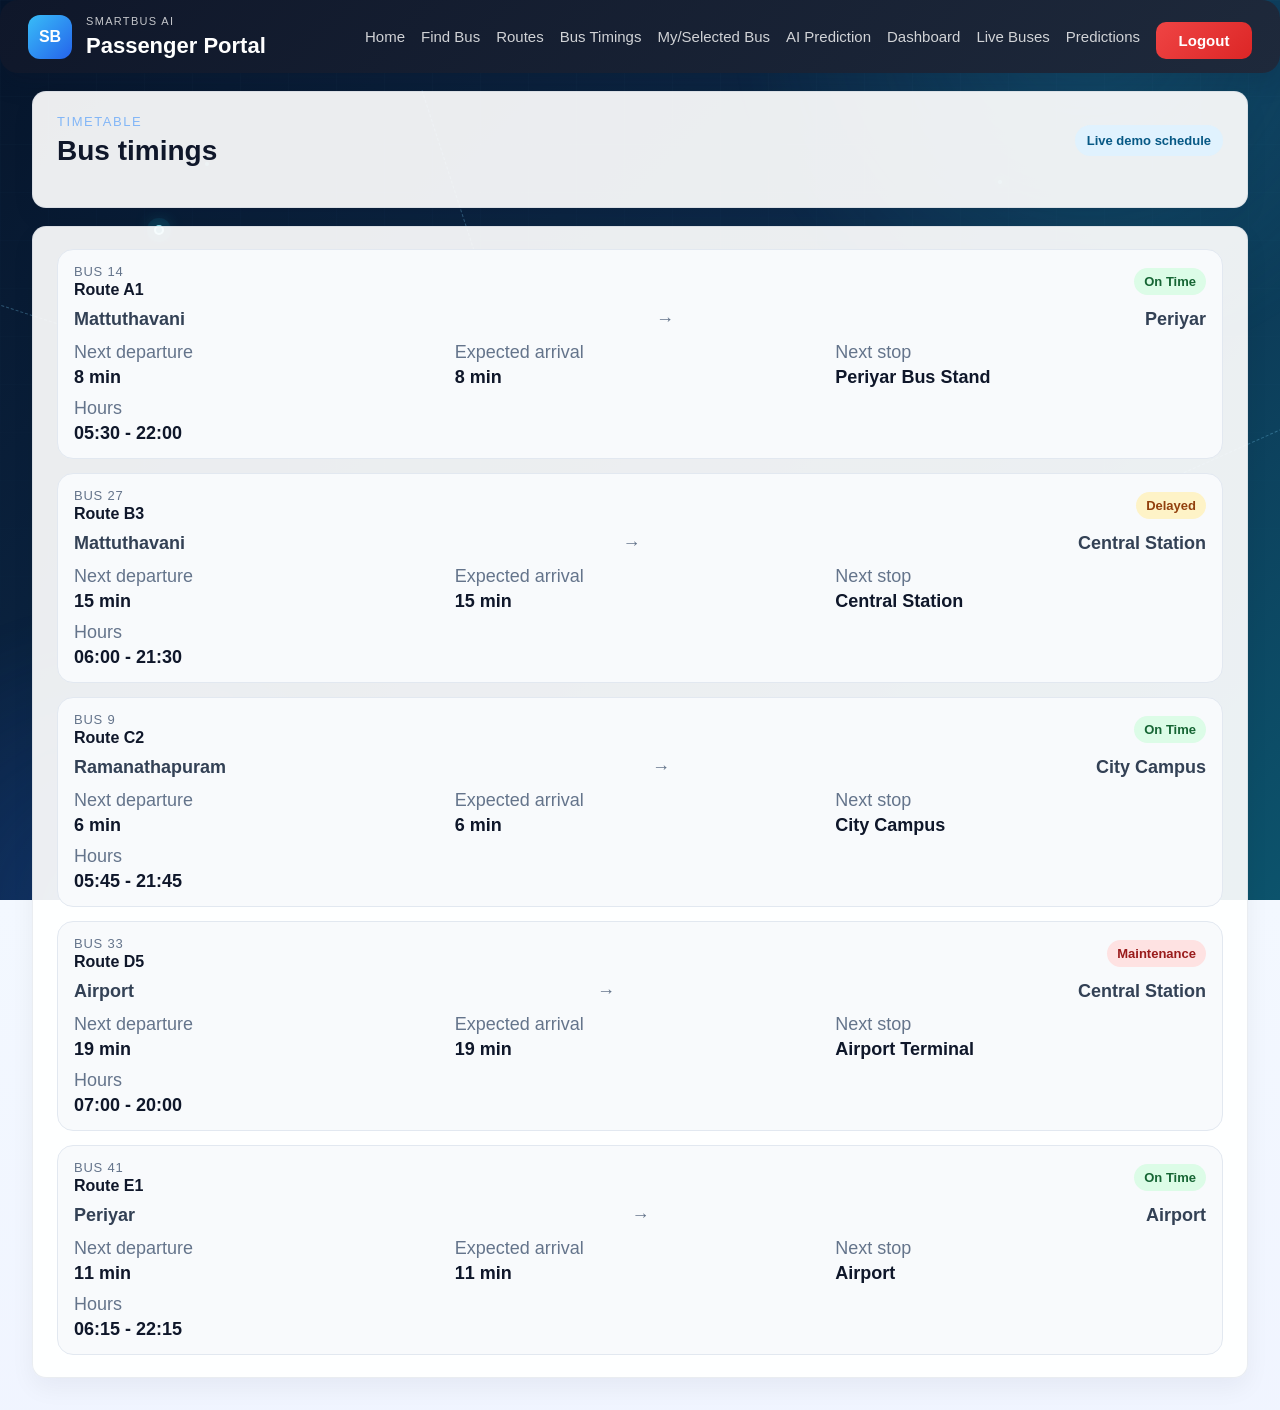
==== commit 0f77139a: "Fix authentication page scrolling" ====
--- a/frontend/pages/bus-timings.html
+++ b/frontend/pages/bus-timings.html
@@ -18,11 +18,12 @@
         </div>
 
         <nav class="passenger-nav" aria-label="Main navigation">
-            <a href="/pages/home.html">Home</a>
-            <a href="/pages/find-bus.html">Find Bus</a>
-            <a href="/pages/routes.html">Routes</a>
-            <a href="/pages/bus-timings.html">Bus Timings</a>
-            <a href="/pages/my-bus.html">My/Selected Bus</a>
+            <a href="home.html">Home</a>
+            <a href="find-bus.html">Find Bus</a>
+            <a href="routes.html">Routes</a>
+            <a href="bus-timings.html">Bus Timings</a>
+            <a href="my-bus.html">My/Selected Bus</a>
+            <a href="predictions.html">AI Prediction</a>
             <button id="logoutButton" type="button" class="logout-btn">Logout</button>
         </nav>
     </header>
--- a/frontend/css/style.css
+++ b/frontend/css/style.css
@@ -2080,10 +2080,17 @@
 
 .entry-body {
     min-height: 100vh;
+    height: 100vh;
+    box-sizing: border-box;
+
     display: grid;
     place-items: center;
+
     padding: 40px;
-    overflow: hidden;
+
+    overflow-x: hidden;
+    overflow-y: auto;
+
     background: linear-gradient(135deg, #071a33, #0e7490);
 }
 
@@ -2092,7 +2099,9 @@
     grid-template-columns: minmax(0, 0.9fr) minmax(420px, 1.1fr);
     width: min(1180px, 100%);
     min-height: 620px;
+    box-sizing: border-box;
     overflow: hidden;
+
     border: 1px solid rgba(255, 255, 255, 0.18);
     border-radius: 24px;
     background: rgba(255, 255, 255, 0.08);
@@ -2307,7 +2316,8 @@
 .auth-body {
     position: relative;
     isolation: isolate;
-    overflow: hidden;
+    overflow-y: auto;
+overflow-x: hidden;
     padding: 32px;
     background:
         radial-gradient(circle at 12% 18%, rgba(56, 189, 248, 0.22), transparent 30%),
@@ -2324,7 +2334,7 @@
     max-width: none;
     min-height: 650px;
     padding: 0;
-    overflow: hidden;
+   overflow: hidden;
     border: 1px solid rgba(255, 255, 255, 0.22);
     border-radius: 24px;
     background: rgba(255, 255, 255, 0.94);
